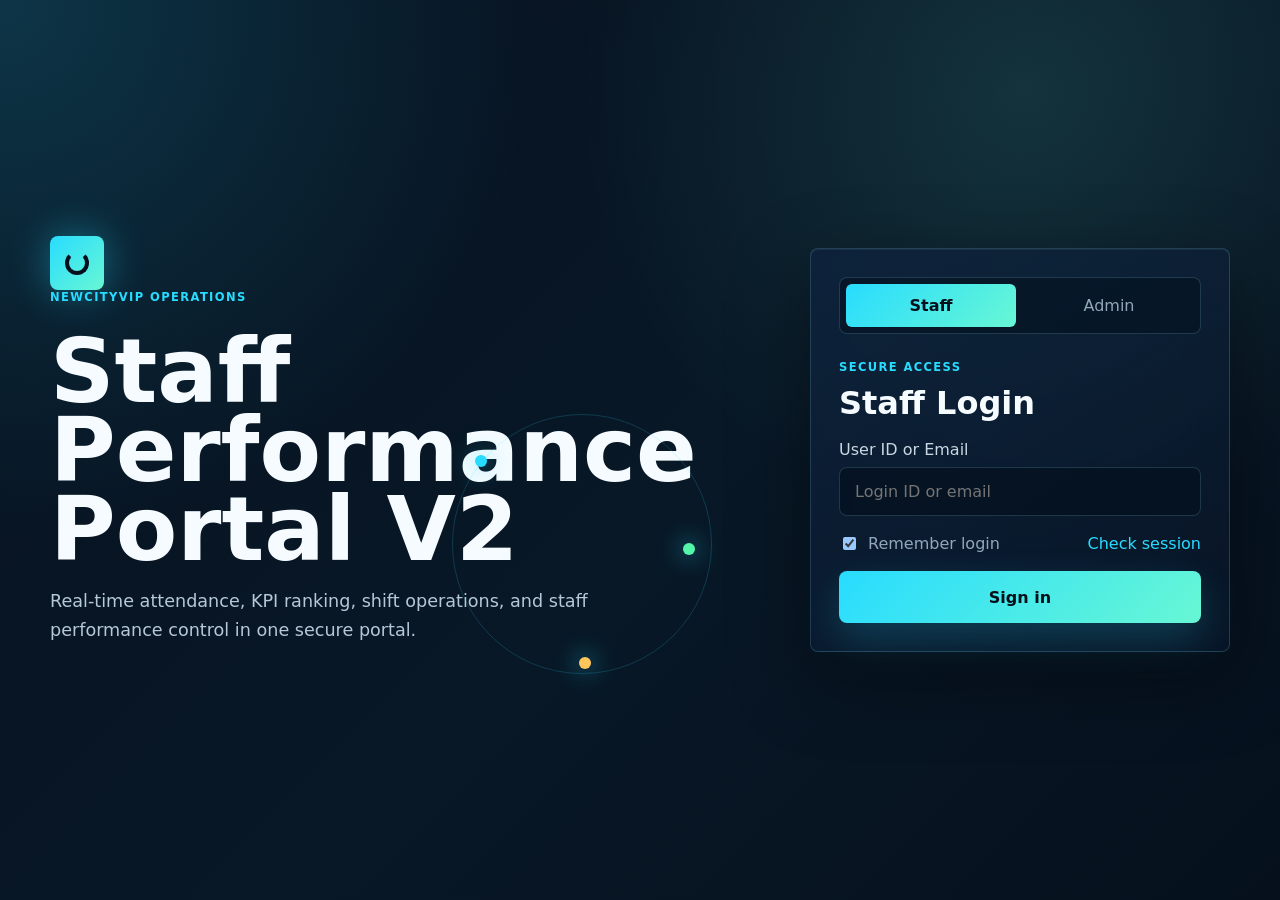
==== index.html @ ce7f0f59 "Fix dashboard loading after login" ====
<!doctype html>
<html lang="en">
<head>
  <meta charset="utf-8">
  <meta name="viewport" content="width=device-width, initial-scale=1">
  <meta name="theme-color" content="#07111f">
  <title>Staff Portal V2 | Secure Login</title>
  <link rel="preconnect" href="https://staff-portal-api-v2.mdrobiulislam.workers.dev">
  <link rel="stylesheet" href="css/style.css">
</head>
<body class="auth-body">
  <main class="auth-shell">
    <section class="auth-brand" aria-label="Portal introduction">
      <div class="brand-mark">
        <span></span>
      </div>
      <p class="eyebrow">Newcityvip Operations</p>
      <h1>Staff Performance Portal V2</h1>
      <p class="auth-copy">Real-time attendance, KPI ranking, shift operations, and staff performance control in one secure portal.</p>
      <div class="auth-orbit" aria-hidden="true">
        <i></i><i></i><i></i>
      </div>
    </section>

    <section class="login-card glass-panel" aria-label="Login">
      <div class="login-tabs" role="tablist" aria-label="Login type">
        <button class="tab-btn active" data-role="staff" type="button">Staff</button>
        <button class="tab-btn" data-role="admin" type="button">Admin</button>
      </div>

      <form id="loginForm" class="login-form">
        <div>
          <p class="eyebrow">Secure Access</p>
          <h2 id="loginTitle">Staff Login</h2>
        </div>

        <label class="field">
          <span>User ID or Email</span>
          <input id="identity" name="identity" autocomplete="username" required placeholder="Login ID or email">
        </label>

        <label class="field" id="passwordField" hidden>
          <span>Password or PIN</span>
          <input id="password" name="password" type="password" autocomplete="current-password" disabled placeholder="Enter password">
        </label>

        <div class="form-row">
          <label class="check">
            <input id="remember" type="checkbox" checked>
            <span>Remember login</span>
          </label>
          <button class="ghost-link" id="sessionCheck" type="button">Check session</button>
        </div>

        <button id="loginBtn" class="primary-btn" type="submit">
          <span>Sign in</span>
          <b class="btn-loader" aria-hidden="true"></b>
        </button>

        <div id="loginAlert" class="inline-alert" hidden></div>
      </form>
    </section>
  </main>

  <script src="js/app.js?v=20260526-dashboard1"></script>
</body>
</html>
---- css/style.css ----
:root {
  --bg: #07111f;
  --bg-2: #0b1a2e;
  --panel: rgba(12, 30, 52, .68);
  --panel-strong: rgba(15, 38, 65, .86);
  --stroke: rgba(142, 226, 255, .18);
  --text: #f5fbff;
  --muted: #91a8bb;
  --cyan: #28dcff;
  --cyan-2: #68f7d4;
  --amber: #ffc65b;
  --red: #ff637d;
  --green: #54f5a8;
  --shadow: 0 24px 80px rgba(0, 0, 0, .42);
  --radius: 8px;
  color-scheme: dark;
}

* { box-sizing: border-box; }
html { scroll-behavior: smooth; }
body {
  margin: 0;
  min-height: 100vh;
  font-family: Inter, ui-sans-serif, system-ui, -apple-system, BlinkMacSystemFont, "Segoe UI", sans-serif;
  background:
    radial-gradient(circle at top left, rgba(40, 220, 255, .18), transparent 34rem),
    radial-gradient(circle at 80% 10%, rgba(104, 247, 212, .12), transparent 28rem),
    linear-gradient(135deg, var(--bg), #081827 54%, #06101d);
  color: var(--text);
}

button, input, textarea { font: inherit; }
button { cursor: pointer; }
a { color: inherit; text-decoration: none; }

.glass-panel {
  background: linear-gradient(145deg, rgba(14, 35, 62, .78), rgba(9, 23, 41, .62));
  border: 1px solid var(--stroke);
  box-shadow: var(--shadow), inset 0 1px 0 rgba(255,255,255,.06);
  backdrop-filter: blur(22px);
  border-radius: var(--radius);
}

.auth-body {
  overflow-x: hidden;
}

.auth-shell {
  width: min(1180px, calc(100% - 32px));
  min-height: 100vh;
  margin: 0 auto;
  display: grid;
  grid-template-columns: 1.1fr 420px;
  align-items: center;
  gap: 56px;
  padding: 42px 0;
}

.auth-brand {
  position: relative;
  min-height: 560px;
  display: flex;
  flex-direction: column;
  justify-content: center;
}

.brand-mark, .logo span {
  width: 54px;
  height: 54px;
  border-radius: 8px;
  display: grid;
  place-items: center;
  background: linear-gradient(135deg, var(--cyan), var(--cyan-2));
  box-shadow: 0 0 40px rgba(40, 220, 255, .42);
}

.brand-mark span, .logo span::before {
  content: "";
  width: 24px;
  height: 24px;
  border: 4px solid #06101d;
  border-top-color: transparent;
  border-radius: 50%;
}

.eyebrow {
  margin: 0 0 10px;
  color: var(--cyan);
  text-transform: uppercase;
  letter-spacing: .12em;
  font-size: .72rem;
  font-weight: 800;
}

h1, h2, p { margin-top: 0; }
.auth-brand h1 {
  max-width: 760px;
  margin: 18px 0 18px;
  font-size: clamp(3rem, 7vw, 6.8rem);
  line-height: .88;
  letter-spacing: 0;
}

.auth-copy {
  max-width: 620px;
  color: #b5c8d8;
  font-size: 1.1rem;
  line-height: 1.7;
}

.auth-orbit {
  position: absolute;
  inset: auto 6% 10% auto;
  width: 260px;
  height: 260px;
  border: 1px solid rgba(40, 220, 255, .18);
  border-radius: 50%;
  animation: rotate 16s linear infinite;
}
.auth-orbit i {
  position: absolute;
  width: 12px;
  height: 12px;
  border-radius: 50%;
  background: var(--cyan);
  box-shadow: 0 0 24px var(--cyan);
}
.auth-orbit i:nth-child(1) { left: 22px; top: 40px; }
.auth-orbit i:nth-child(2) { right: 16px; top: 128px; background: var(--green); }
.auth-orbit i:nth-child(3) { left: 126px; bottom: 4px; background: var(--amber); }

@keyframes rotate { to { transform: rotate(360deg); } }

.login-card {
  padding: 28px;
}

.login-tabs {
  display: grid;
  grid-template-columns: 1fr 1fr;
  gap: 8px;
  padding: 6px;
  border: 1px solid var(--stroke);
  border-radius: 8px;
  background: rgba(5, 17, 31, .56);
  margin-bottom: 26px;
}

.tab-btn, .mini-btn, .ghost-link {
  border: 0;
  color: var(--muted);
  background: transparent;
  border-radius: 6px;
  padding: 12px 14px;
}
.tab-btn.active {
  color: #06101d;
  background: linear-gradient(135deg, var(--cyan), var(--cyan-2));
  font-weight: 800;
}

.login-form { display: grid; gap: 18px; }
.login-form h2 { font-size: 2rem; margin-bottom: 0; }

.field { display: grid; gap: 8px; color: #c9d7e2; }
.field[hidden] { display: none !important; }
.field input, .search-input, .control-textarea {
  width: 100%;
  border: 1px solid var(--stroke);
  border-radius: 8px;
  color: var(--text);
  background: rgba(5, 17, 31, .7);
  outline: 0;
  padding: 14px 15px;
  transition: border .2s, box-shadow .2s;
}
.field input:focus, .search-input:focus, .control-textarea:focus {
  border-color: rgba(40, 220, 255, .66);
  box-shadow: 0 0 0 4px rgba(40, 220, 255, .08);
}
.form-row { display: flex; justify-content: space-between; gap: 14px; align-items: center; }
.check { display: flex; gap: 9px; color: var(--muted); align-items: center; }
.ghost-link { padding: 0; color: var(--cyan); }

.primary-btn, .logout-btn, .action-btn {
  border: 0;
  border-radius: 8px;
  min-height: 52px;
  color: #03101a;
  font-weight: 900;
  background: linear-gradient(135deg, var(--cyan), var(--cyan-2));
  box-shadow: 0 16px 40px rgba(40, 220, 255, .2);
  transition: transform .18s, filter .18s, box-shadow .18s;
}
.primary-btn:hover, .action-btn:hover, .logout-btn:hover { transform: translateY(-2px); filter: brightness(1.04); }
.primary-btn.loading .btn-loader {
  display: inline-block;
  width: 16px;
  height: 16px;
  margin-left: 10px;
  border: 2px solid rgba(3, 16, 26, .35);
  border-top-color: #03101a;
  border-radius: 50%;
  animation: rotate .8s linear infinite;
}
.inline-alert {
  border: 1px solid rgba(255, 99, 125, .34);
  background: rgba(255, 99, 125, .1);
  color: #ffd6de;
  padding: 12px;
  border-radius: 8px;
}
.inline-alert.subtle {
  border-color: var(--stroke);
  color: var(--muted);
}

.app-shell {
  display: grid;
  grid-template-columns: 260px 1fr;
  gap: 22px;
  width: min(1540px, calc(100% - 28px));
  margin: 0 auto;
  padding: 22px 0 92px;
}

.sidebar {
  position: sticky;
  top: 22px;
  height: calc(100vh - 44px);
  padding: 20px;
  display: flex;
  flex-direction: column;
}
.logo {
  display: flex;
  align-items: center;
  gap: 12px;
  font-size: 1.05rem;
}
.logo span {
  width: 38px;
  height: 38px;
}
.logo span::before {
  width: 16px;
  height: 16px;
  border-width: 3px;
}
.side-nav {
  display: grid;
  gap: 8px;
  margin: 34px 0 auto;
}
.side-nav a {
  padding: 13px 14px;
  border-radius: 8px;
  color: var(--muted);
  transition: background .18s, color .18s, transform .18s;
}
.side-nav a:hover, .side-nav a.active {
  background: rgba(40, 220, 255, .1);
  color: var(--text);
  transform: translateX(3px);
}
.logout-btn {
  width: 100%;
  min-height: 46px;
}

.main-panel {
  min-width: 0;
  display: grid;
  gap: 20px;
}
.topbar {
  display: flex;
  align-items: center;
  justify-content: space-between;
  gap: 20px;
  padding: 8px 2px;
}
.topbar h1 { margin: 0; font-size: clamp(1.75rem, 3vw, 3rem); }
.top-actions { display: flex; align-items: center; justify-content: flex-end; gap: 12px; flex-wrap: wrap; }
.clock, .status-pill, .status-dot {
  padding: 10px 12px;
  border-radius: 999px;
  border: 1px solid var(--stroke);
  background: rgba(9, 23, 41, .72);
  color: #cfefff;
  font-weight: 800;
  white-space: nowrap;
}
.status-pill.online, .status-dot.safe { color: var(--green); box-shadow: 0 0 24px rgba(84, 245, 168, .14); }
.status-pill.offline, .status-dot.warn { color: var(--red); }
.search-input { max-width: 280px; min-height: 44px; }

.hero-grid, .content-grid {
  display: grid;
  grid-template-columns: 1fr 1fr;
  gap: 20px;
}
.content-grid.wide { grid-template-columns: minmax(0, 1fr) minmax(0, 1fr); }
.profile-card, .shift-card {
  padding: 24px;
  min-height: 190px;
}
.profile-card {
  display: grid;
  grid-template-columns: auto 1fr;
  align-items: center;
  gap: 18px;
  position: relative;
}
.profile-card .status-dot {
  position: absolute;
  right: 18px;
  top: 18px;
}
.avatar {
  width: 76px;
  height: 76px;
  border-radius: 8px;
  display: grid;
  place-items: center;
  color: #06101d;
  font-size: 1.6rem;
  font-weight: 900;
  background: linear-gradient(135deg, var(--cyan), var(--green));
}
.profile-card h2, .shift-card h2 { margin-bottom: 8px; font-size: 1.65rem; }
.profile-card p, .shift-card p, .metric-card small { color: var(--muted); }
.progress-track {
  height: 10px;
  margin: 22px 0 10px;
  border-radius: 999px;
  overflow: hidden;
  background: rgba(255,255,255,.08);
}
.progress-track span {
  display: block;
  height: 100%;
  width: 0;
  border-radius: inherit;
  background: linear-gradient(90deg, var(--cyan), var(--green));
  box-shadow: 0 0 26px rgba(40, 220, 255, .4);
  transition: width .5s ease;
}

.action-grid {
  display: grid;
  grid-template-columns: repeat(4, minmax(0, 1fr));
  gap: 14px;
}
.action-btn {
  min-height: 86px;
  padding: 16px;
  text-align: left;
  color: #07111f;
  display: flex;
  flex-direction: column;
  justify-content: space-between;
}
.action-btn span { font-size: .78rem; opacity: .78; }
.action-btn.red { background: linear-gradient(135deg, var(--red), #ff9aa9); box-shadow: 0 16px 40px rgba(255,99,125,.16); }
.action-btn.amber { background: linear-gradient(135deg, var(--amber), #ffe09e); box-shadow: 0 16px 40px rgba(255,198,91,.14); }
.action-btn.green { background: linear-gradient(135deg, var(--green), #b6ffdd); box-shadow: 0 16px 40px rgba(84,245,168,.14); }
.action-btn:disabled { opacity: .52; cursor: not-allowed; transform: none; }

.metric-grid {
  display: grid;
  grid-template-columns: repeat(4, minmax(0, 1fr));
  gap: 14px;
}
.admin-metrics { grid-template-columns: repeat(6, minmax(0, 1fr)); }
.metric-card {
  min-height: 136px;
  padding: 18px;
  position: relative;
  overflow: hidden;
}
.metric-card::after {
  content: "";
  position: absolute;
  right: -26px;
  top: -26px;
  width: 88px;
  height: 88px;
  border: 1px solid rgba(40, 220, 255, .2);
  border-radius: 50%;
}
.metric-card span { color: var(--muted); font-weight: 800; }
.metric-card strong {
  display: block;
  margin: 16px 0 8px;
  font-size: clamp(1.8rem, 4vw, 3rem);
  line-height: 1;
}

.glass-panel:not(.sidebar):not(.login-card):not(.profile-card):not(.shift-card):not(.metric-card) {
  padding: 20px;
}
.panel-title {
  display: flex;
  justify-content: space-between;
  align-items: center;
  gap: 16px;
  margin-bottom: 16px;
}
.panel-title h2 { margin: 0; font-size: 1.08rem; }
.panel-title span { color: var(--muted); font-size: .86rem; }
.pulse {
  color: var(--green) !important;
  animation: glow 1.4s ease-in-out infinite alternate;
}
@keyframes glow { from { opacity: .55; } to { opacity: 1; text-shadow: 0 0 14px var(--green); } }

.score-ring-wrap {
  min-height: 230px;
  display: grid;
  grid-template-columns: repeat(2, minmax(0, 1fr));
  align-items: center;
  gap: 18px;
}
.score-ring {
  width: min(180px, 100%);
  aspect-ratio: 1;
  margin: 0 auto;
  border-radius: 50%;
  display: grid;
  place-items: center;
  background: conic-gradient(var(--cyan) 0deg, rgba(255,255,255,.08) 0);
  position: relative;
}
.score-ring::before {
  content: "";
  position: absolute;
  inset: 14px;
  border-radius: inherit;
  background: rgba(7, 17, 31, .92);
}
.score-ring span, .score-ring small { position: relative; z-index: 1; grid-area: 1 / 1; }
.score-ring span { font-size: 2.4rem; font-weight: 900; }
.score-ring small { align-self: end; margin-bottom: 42px; color: var(--muted); }
.score-ring.quarter { background: conic-gradient(var(--green) 0deg, rgba(255,255,255,.08) 0); }

.leaderboard, .timeline {
  display: grid;
  gap: 10px;
}
.leader-row, .timeline-row {
  display: grid;
  grid-template-columns: auto 1fr auto;
  gap: 12px;
  align-items: center;
  padding: 12px;
  border: 1px solid rgba(142, 226, 255, .11);
  background: rgba(5, 17, 31, .44);
  border-radius: 8px;
}
.leader-rank {
  width: 32px;
  height: 32px;
  display: grid;
  place-items: center;
  border-radius: 8px;
  color: #06101d;
  font-weight: 900;
  background: var(--cyan);
}
.leader-row small, .timeline-row small { color: var(--muted); }

.table-panel { min-width: 0; }
.table-wrap {
  width: 100%;
  overflow: auto;
  border: 1px solid rgba(142, 226, 255, .11);
  border-radius: 8px;
}
table {
  width: 100%;
  min-width: 620px;
  border-collapse: collapse;
}
th, td {
  padding: 13px 14px;
  border-bottom: 1px solid rgba(142, 226, 255, .1);
  text-align: left;
  vertical-align: middle;
}
th {
  color: #bfefff;
  background: rgba(40, 220, 255, .06);
  font-size: .76rem;
  text-transform: uppercase;
  letter-spacing: .08em;
}
td { color: #dbe8f1; }
tr:last-child td { border-bottom: 0; }
.badge {
  display: inline-flex;
  align-items: center;
  gap: 7px;
  border-radius: 999px;
  padding: 6px 9px;
  color: #dff7ff;
  background: rgba(40, 220, 255, .1);
  border: 1px solid rgba(40, 220, 255, .18);
  white-space: nowrap;
}
.badge.green { color: var(--green); border-color: rgba(84,245,168,.25); background: rgba(84,245,168,.08); }
.badge.red { color: var(--red); border-color: rgba(255,99,125,.26); background: rgba(255,99,125,.08); }
.badge.amber { color: var(--amber); border-color: rgba(255,198,91,.26); background: rgba(255,198,91,.08); }

.mini-btn {
  border: 1px solid var(--stroke);
  color: var(--cyan);
  background: rgba(40, 220, 255, .08);
}
.control-textarea {
  min-height: 210px;
  resize: vertical;
  line-height: 1.55;
}
.full-span { grid-column: 1 / -1; }
.toast-host {
  position: fixed;
  right: 18px;
  bottom: 18px;
  z-index: 20;
  display: grid;
  gap: 10px;
}
.toast {
  width: min(360px, calc(100vw - 36px));
  padding: 14px 16px;
  border-radius: 8px;
  color: #e8f8ff;
  border: 1px solid var(--stroke);
  background: var(--panel-strong);
  box-shadow: var(--shadow);
  animation: toastIn .2s ease;
}
@keyframes toastIn { from { transform: translateY(8px); opacity: 0; } }

.mobile-nav {
  position: fixed;
  left: 12px;
  right: 12px;
  bottom: 12px;
  display: none;
  grid-template-columns: repeat(4, 1fr);
  gap: 6px;
  z-index: 15;
  padding: 7px;
  border: 1px solid var(--stroke);
  border-radius: 8px;
  background: rgba(7, 17, 31, .9);
  backdrop-filter: blur(20px);
}
.mobile-nav a {
  text-align: center;
  padding: 11px 6px;
  border-radius: 7px;
  color: var(--muted);
  font-weight: 800;
  font-size: .8rem;
}
.mobile-nav a:focus, .mobile-nav a:hover { color: var(--cyan); background: rgba(40, 220, 255, .08); }

.empty-state {
  padding: 18px;
  color: var(--muted);
  text-align: center;
}
.skeleton {
  position: relative;
  overflow: hidden;
  color: transparent !important;
  background: rgba(255,255,255,.08);
  border-radius: 6px;
}
.skeleton::after {
  content: "";
  position: absolute;
  inset: 0;
  transform: translateX(-100%);
  background: linear-gradient(90deg, transparent, rgba(255,255,255,.1), transparent);
  animation: shimmer 1.2s infinite;
}
@keyframes shimmer { to { transform: translateX(100%); } }

@media (max-width: 1180px) {
  .admin-metrics { grid-template-columns: repeat(3, minmax(0, 1fr)); }
  .metric-grid { grid-template-columns: repeat(2, minmax(0, 1fr)); }
  .action-grid { grid-template-columns: repeat(2, minmax(0, 1fr)); }
  .content-grid.wide { grid-template-columns: 1fr; }
}

@media (max-width: 900px) {
  .auth-shell { grid-template-columns: 1fr; gap: 26px; }
  .auth-brand { min-height: auto; padding-top: 34px; }
  .auth-orbit { opacity: .25; right: 0; bottom: -40px; }
  .app-shell { grid-template-columns: 1fr; width: min(100% - 22px, 760px); padding-top: 12px; }
  .sidebar { display: none; }
  .mobile-nav { display: grid; }
  .topbar, .hero-grid, .content-grid { grid-template-columns: 1fr; display: grid; }
  .top-actions { justify-content: start; }
  .profile-card { grid-template-columns: 1fr; padding-top: 58px; }
  .profile-card .status-dot { left: 18px; right: auto; }
}

@media (max-width: 560px) {
  .auth-shell { width: min(100% - 22px, 430px); }
  .login-card { padding: 18px; }
  .auth-brand h1 { font-size: 3.25rem; }
  .form-row { align-items: flex-start; flex-direction: column; }
  .top-actions, .topbar { gap: 10px; }
  .clock, .status-pill { width: 100%; text-align: center; }
  .search-input { max-width: none; }
  .metric-grid, .admin-metrics, .action-grid, .score-ring-wrap { grid-template-columns: 1fr; }
  .action-btn { min-height: 74px; }
  .glass-panel:not(.sidebar):not(.login-card):not(.profile-card):not(.shift-card):not(.metric-card) { padding: 16px; }
  canvas { width: 100%; height: 240px; }
}
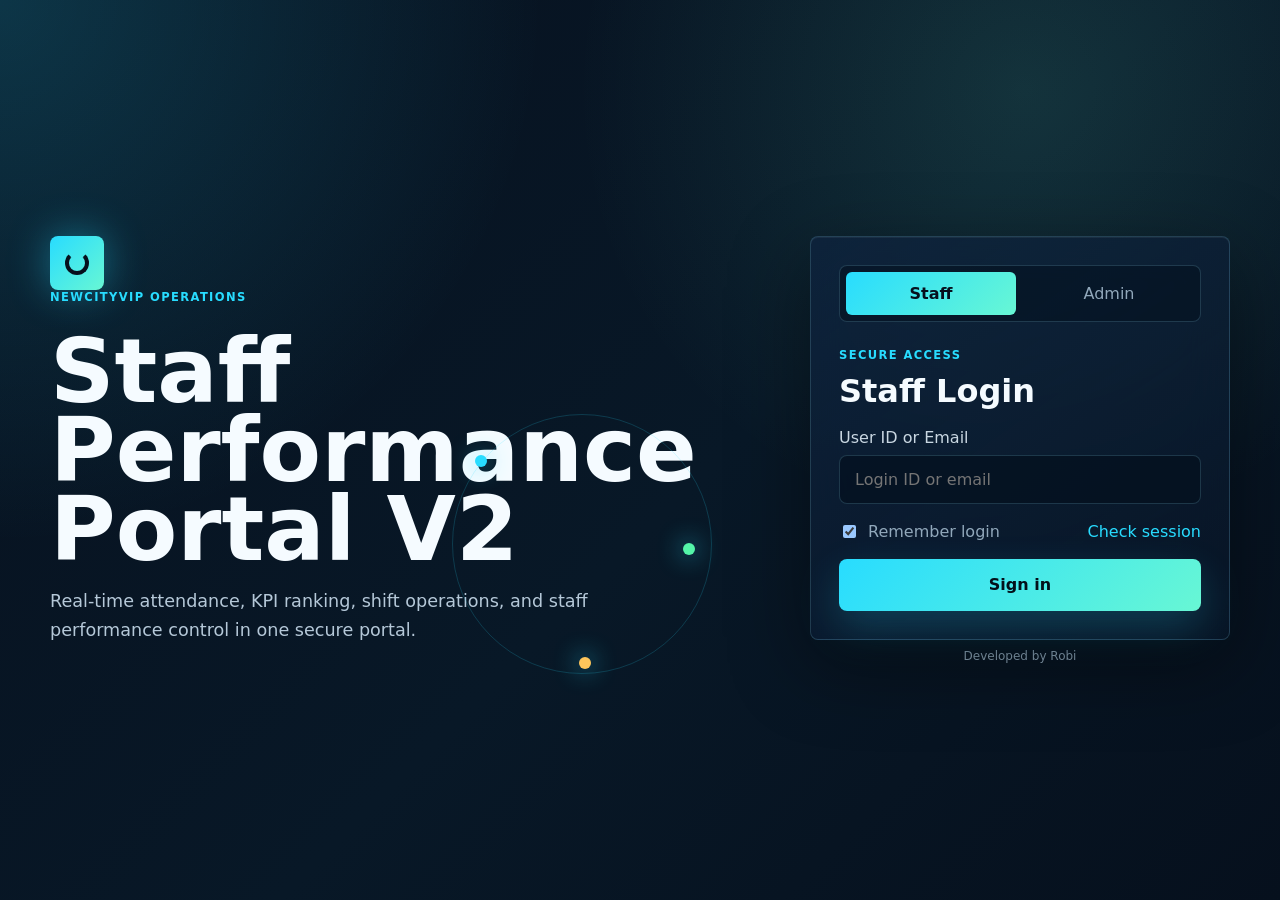
==== commit e0c17a79: "Improve admin refresh states and add developer credit" ====
--- a/index.html
+++ b/index.html
@@ -3,10 +3,11 @@
 <head>
   <meta charset="utf-8">
   <meta name="viewport" content="width=device-width, initial-scale=1">
+  <link rel="icon" href="assets/favicon.svg" type="image/svg+xml">
   <meta name="theme-color" content="#07111f">
   <title>Staff Portal V2 | Secure Login</title>
   <link rel="preconnect" href="https://staff-portal-api-v2.mdrobiulislam.workers.dev">
-  <link rel="stylesheet" href="css/style.css">
+  <link rel="stylesheet" href="css/style.css?v=admin-refresh-credit-v1">
 </head>
 <body class="auth-body">
   <main class="auth-shell">
@@ -22,6 +23,7 @@
       </div>
     </section>
 
+    <div>
     <section class="login-card glass-panel" aria-label="Login">
       <div class="login-tabs" role="tablist" aria-label="Login type">
         <button class="tab-btn active" data-role="staff" type="button">Staff</button>
@@ -60,8 +62,10 @@
         <div id="loginAlert" class="inline-alert" hidden></div>
       </form>
     </section>
+    <footer class="developer-credit">Developed by Robi</footer>
+    </div>
   </main>
 
-  <script src="js/app.js?v=20260526-dashboard1"></script>
+  <script src="js/app.js?v=admin-refresh-credit-v1"></script>
 </body>
 </html>
--- a/css/style.css
+++ b/css/style.css
@@ -164,7 +164,7 @@
 
 .field { display: grid; gap: 8px; color: #c9d7e2; }
 .field[hidden] { display: none !important; }
-.field input, .search-input, .control-textarea {
+.field input, .field select, .search-input, .control-textarea {
   width: 100%;
   border: 1px solid var(--stroke);
   border-radius: 8px;
@@ -174,7 +174,7 @@
   padding: 14px 15px;
   transition: border .2s, box-shadow .2s;
 }
-.field input:focus, .search-input:focus, .control-textarea:focus {
+.field input:focus, .field select:focus, .search-input:focus, .control-textarea:focus {
   border-color: rgba(40, 220, 255, .66);
   box-shadow: 0 0 0 4px rgba(40, 220, 255, .08);
 }
@@ -268,6 +268,19 @@
   min-height: 46px;
 }
 
+.developer-credit {
+  margin: 8px 0 0;
+  color: var(--muted);
+  font-size: .75rem;
+  line-height: 1.4;
+  text-align: center;
+}
+
+.mobile-nav .developer-credit {
+  grid-column: 1 / -1;
+  margin-top: 0;
+}
+
 .main-panel {
   min-width: 0;
   display: grid;
@@ -301,6 +314,11 @@
   gap: 20px;
 }
 .content-grid.wide { grid-template-columns: minmax(0, 1fr) minmax(0, 1fr); }
+#schedule .panel-title { flex-wrap: wrap; }
+.management-card-stack {
+  display: grid;
+  gap: 18px;
+}
 .profile-card, .shift-card {
   padding: 24px;
   min-height: 190px;
@@ -351,6 +369,13 @@
   display: grid;
   grid-template-columns: repeat(4, minmax(0, 1fr));
   gap: 14px;
+}
+.break-controls {
+  display: grid;
+  grid-template-columns: minmax(240px, 420px) auto;
+  align-items: end;
+  gap: 14px;
+  padding: 16px;
 }
 .action-btn {
   min-height: 86px;
@@ -444,6 +469,45 @@
 .score-ring small { align-self: end; margin-bottom: 42px; color: var(--muted); }
 .score-ring.quarter { background: conic-gradient(var(--green) 0deg, rgba(255,255,255,.08) 0); }
 
+.performance-summary {
+  display: grid;
+  grid-template-columns: repeat(5, minmax(0, 1fr));
+  gap: 12px;
+  min-height: 230px;
+  align-content: center;
+}
+.score-tile {
+  min-width: 0;
+  padding: 14px;
+  border: 1px solid rgba(142, 226, 255, .12);
+  border-radius: 8px;
+  background: rgba(5, 17, 31, .44);
+}
+.score-tile span {
+  display: block;
+  min-height: 34px;
+  color: var(--muted);
+  font-size: .82rem;
+  font-weight: 800;
+}
+.score-tile strong {
+  display: block;
+  margin: 8px 0 3px;
+  font-size: clamp(1.55rem, 3vw, 2.35rem);
+  line-height: 1;
+}
+.score-tile small {
+  color: var(--muted);
+}
+.score-tile i {
+  display: block;
+  height: 7px;
+  width: 100%;
+  margin-top: 12px;
+  border-radius: 999px;
+  background: linear-gradient(90deg, var(--cyan) 0%, var(--green) 0%, rgba(255,255,255,.08) 0%);
+}
+
 .leaderboard, .timeline {
   display: grid;
   gap: 10px;
@@ -458,6 +522,11 @@
   background: rgba(5, 17, 31, .44);
   border-radius: 8px;
 }
+.leader-row.is-current-user,
+tr.is-current-user {
+  outline: 1px solid rgba(117, 238, 211, .55);
+  background: rgba(117, 238, 211, .08);
+}
 .leader-rank {
   width: 32px;
   height: 32px;
@@ -469,6 +538,42 @@
   background: var(--cyan);
 }
 .leader-row small, .timeline-row small { color: var(--muted); }
+
+.data-modal {
+  position: fixed;
+  inset: 0;
+  z-index: 100;
+  display: none;
+  align-items: center;
+  justify-content: center;
+  padding: 22px;
+  background: rgba(3, 9, 18, .72);
+  backdrop-filter: blur(14px);
+}
+.data-modal.open { display: flex; }
+.data-modal__panel {
+  width: min(1180px, 100%);
+  max-height: min(86vh, 900px);
+  display: grid;
+  grid-template-rows: auto auto minmax(0, 1fr);
+  gap: 14px;
+  padding: 20px;
+  border: 1px solid var(--line);
+  border-radius: 12px;
+  background: linear-gradient(180deg, rgba(18, 36, 61, .96), rgba(8, 18, 32, .96));
+  box-shadow: var(--shadow);
+}
+.data-modal__head {
+  display: flex;
+  align-items: center;
+  justify-content: space-between;
+  gap: 14px;
+}
+.data-modal__head h2 { margin: 0; }
+.data-modal__table {
+  max-height: 100%;
+  overflow: auto;
+}
 
 .table-panel { min-width: 0; }
 .table-wrap {
@@ -522,6 +627,14 @@
   resize: vertical;
   line-height: 1.55;
 }
+.control-grid {
+  display: grid;
+  grid-template-columns: repeat(2, minmax(0, 1fr));
+  gap: 14px;
+}
+.file-input {
+  cursor: pointer;
+}
 .full-span { grid-column: 1 / -1; }
 .toast-host {
   position: fixed;
@@ -549,7 +662,7 @@
   right: 12px;
   bottom: 12px;
   display: none;
-  grid-template-columns: repeat(4, 1fr);
+  grid-template-columns: repeat(auto-fit, minmax(58px, 1fr));
   gap: 6px;
   z-index: 15;
   padding: 7px;
@@ -558,20 +671,29 @@
   background: rgba(7, 17, 31, .9);
   backdrop-filter: blur(20px);
 }
-.mobile-nav a {
+.mobile-nav a, .mobile-nav button {
   text-align: center;
   padding: 11px 6px;
   border-radius: 7px;
   color: var(--muted);
   font-weight: 800;
   font-size: .8rem;
-}
-.mobile-nav a:focus, .mobile-nav a:hover { color: var(--cyan); background: rgba(40, 220, 255, .08); }
+  border: 0;
+  background: transparent;
+}
+.mobile-nav a:focus, .mobile-nav a:hover, .mobile-nav button:focus, .mobile-nav button:hover { color: var(--cyan); background: rgba(40, 220, 255, .08); }
 
 .empty-state {
   padding: 18px;
   color: var(--muted);
   text-align: center;
+}
+canvas {
+  display: block;
+  width: 100%;
+  max-width: 100%;
+  height: 240px;
+  max-height: 260px;
 }
 .skeleton {
   position: relative;
@@ -594,7 +716,9 @@
   .admin-metrics { grid-template-columns: repeat(3, minmax(0, 1fr)); }
   .metric-grid { grid-template-columns: repeat(2, minmax(0, 1fr)); }
   .action-grid { grid-template-columns: repeat(2, minmax(0, 1fr)); }
+  .break-controls { grid-template-columns: 1fr; }
   .content-grid.wide { grid-template-columns: 1fr; }
+  .performance-summary { grid-template-columns: repeat(2, minmax(0, 1fr)); }
 }
 
 @media (max-width: 900px) {
@@ -604,6 +728,8 @@
   .app-shell { grid-template-columns: 1fr; width: min(100% - 22px, 760px); padding-top: 12px; }
   .sidebar { display: none; }
   .mobile-nav { display: grid; }
+  [data-page="staff"] .mobile-nav { grid-template-columns: repeat(3, minmax(0, 1fr)); }
+  [data-page="admin"] .mobile-nav { grid-template-columns: repeat(4, minmax(0, 1fr)); }
   .topbar, .hero-grid, .content-grid { grid-template-columns: 1fr; display: grid; }
   .top-actions { justify-content: start; }
   .profile-card { grid-template-columns: 1fr; padding-top: 58px; }
@@ -612,13 +738,16 @@
 
 @media (max-width: 560px) {
   .auth-shell { width: min(100% - 22px, 430px); }
+  .auth-shell { grid-template-columns: minmax(0, 1fr); }
+  .auth-brand h1 { overflow-wrap: anywhere; }
   .login-card { padding: 18px; }
   .auth-brand h1 { font-size: 3.25rem; }
   .form-row { align-items: flex-start; flex-direction: column; }
   .top-actions, .topbar { gap: 10px; }
   .clock, .status-pill { width: 100%; text-align: center; }
   .search-input { max-width: none; }
-  .metric-grid, .admin-metrics, .action-grid, .score-ring-wrap { grid-template-columns: 1fr; }
+  .metric-grid, .admin-metrics, .action-grid, .score-ring-wrap, .performance-summary { grid-template-columns: 1fr; }
+  .control-grid { grid-template-columns: 1fr; }
   .action-btn { min-height: 74px; }
   .glass-panel:not(.sidebar):not(.login-card):not(.profile-card):not(.shift-card):not(.metric-card) { padding: 16px; }
   canvas { width: 100%; height: 240px; }
